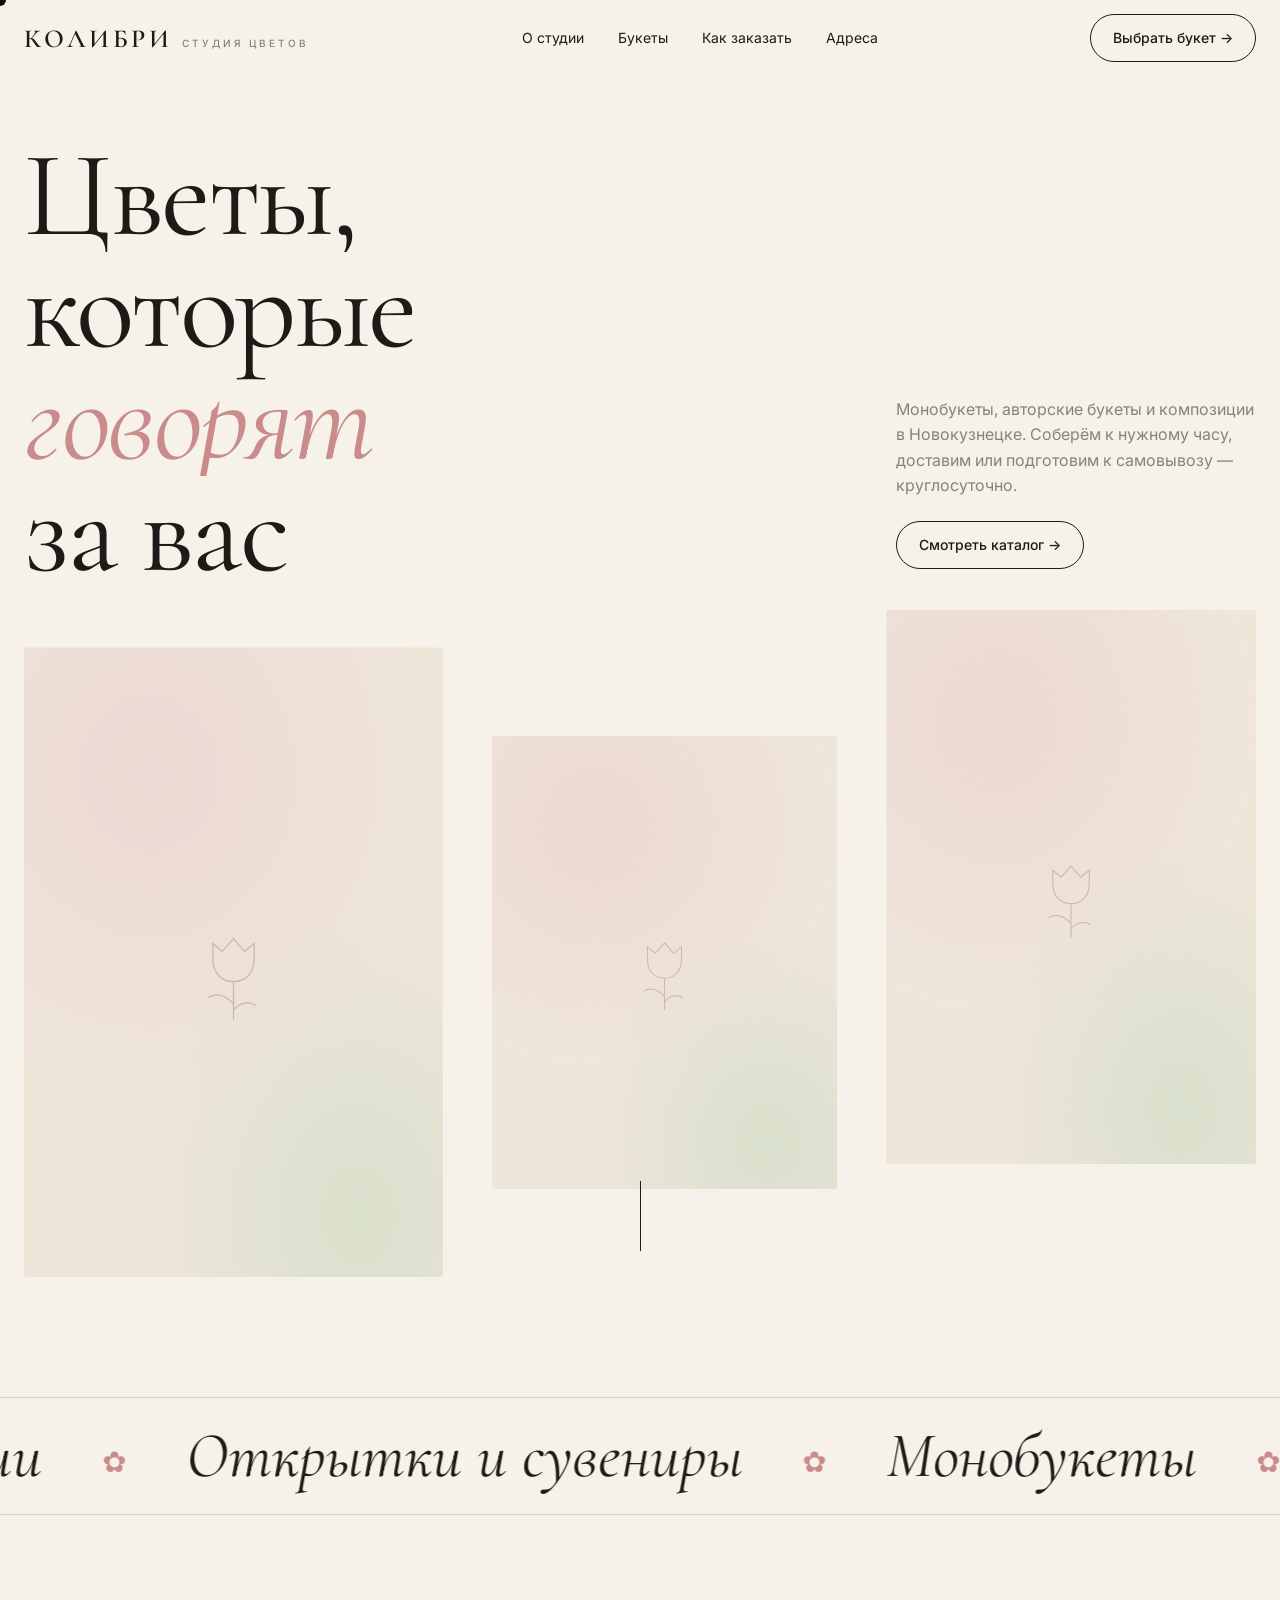
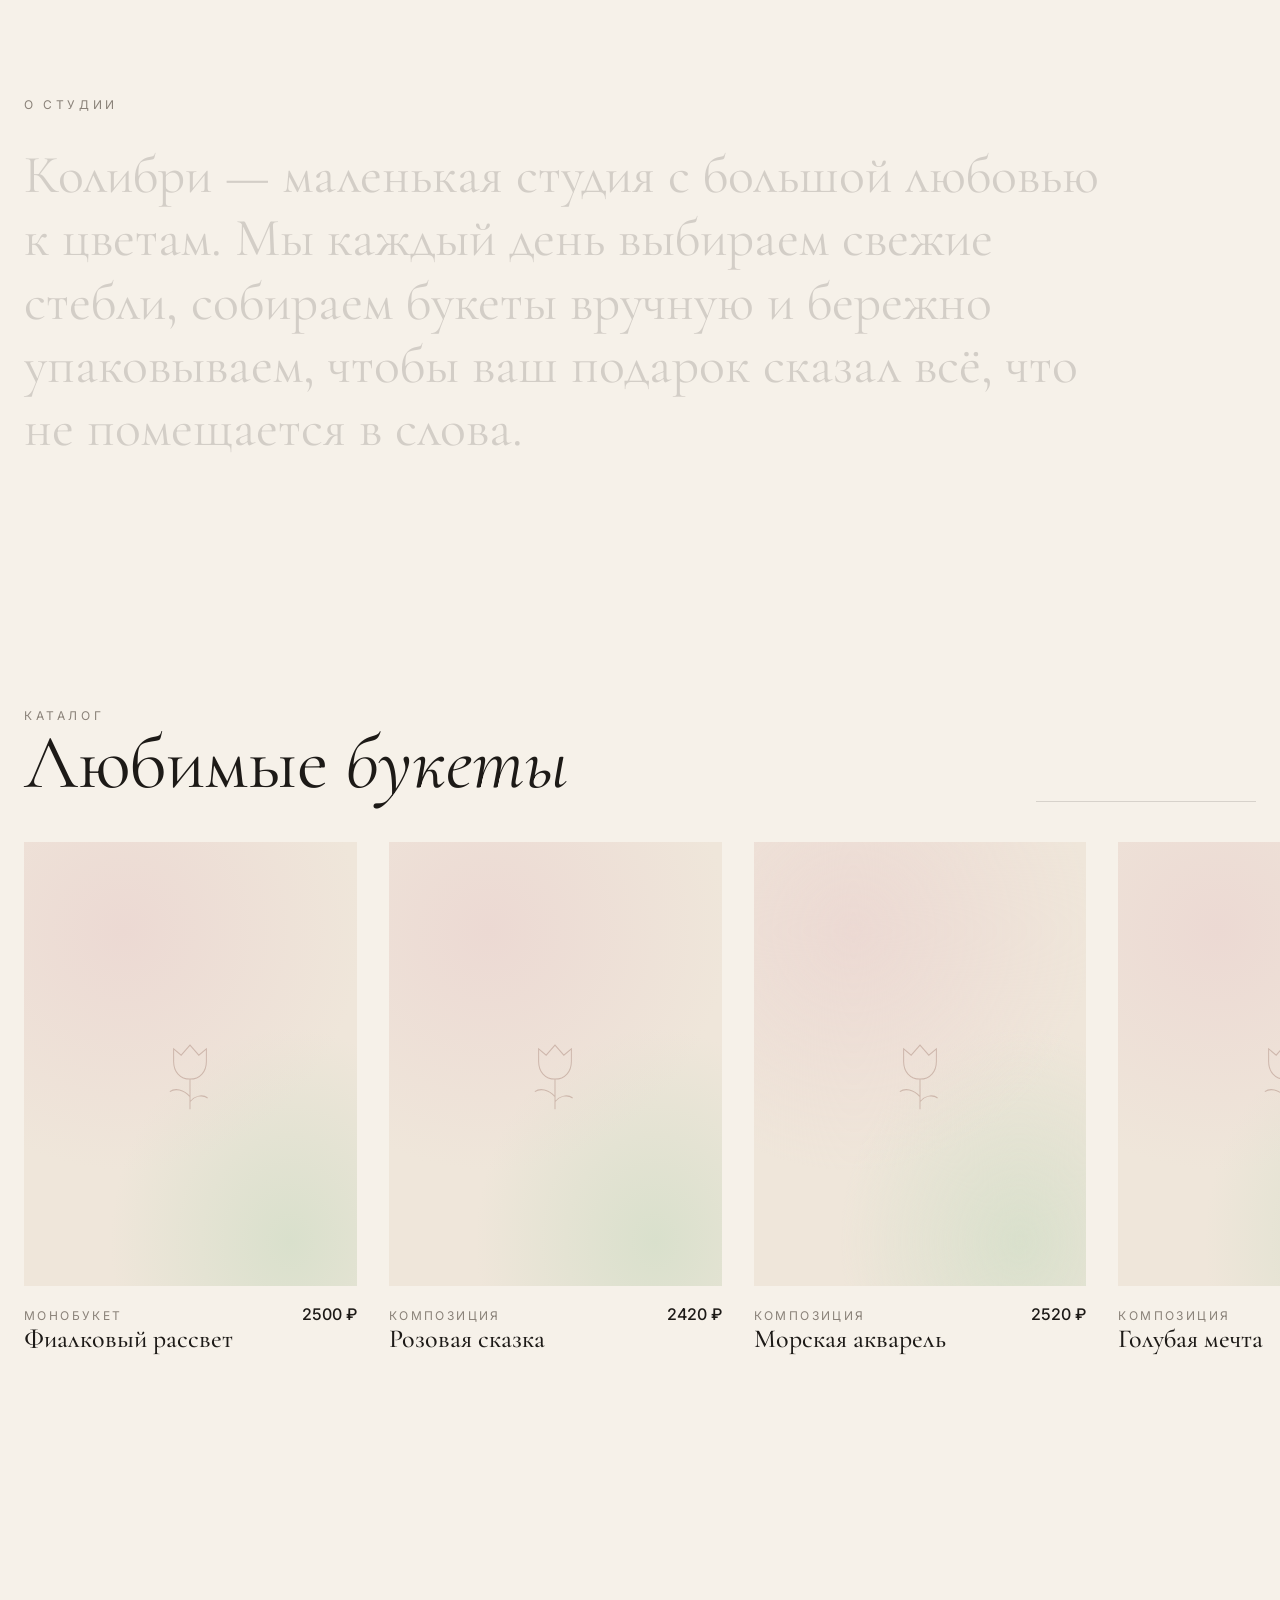
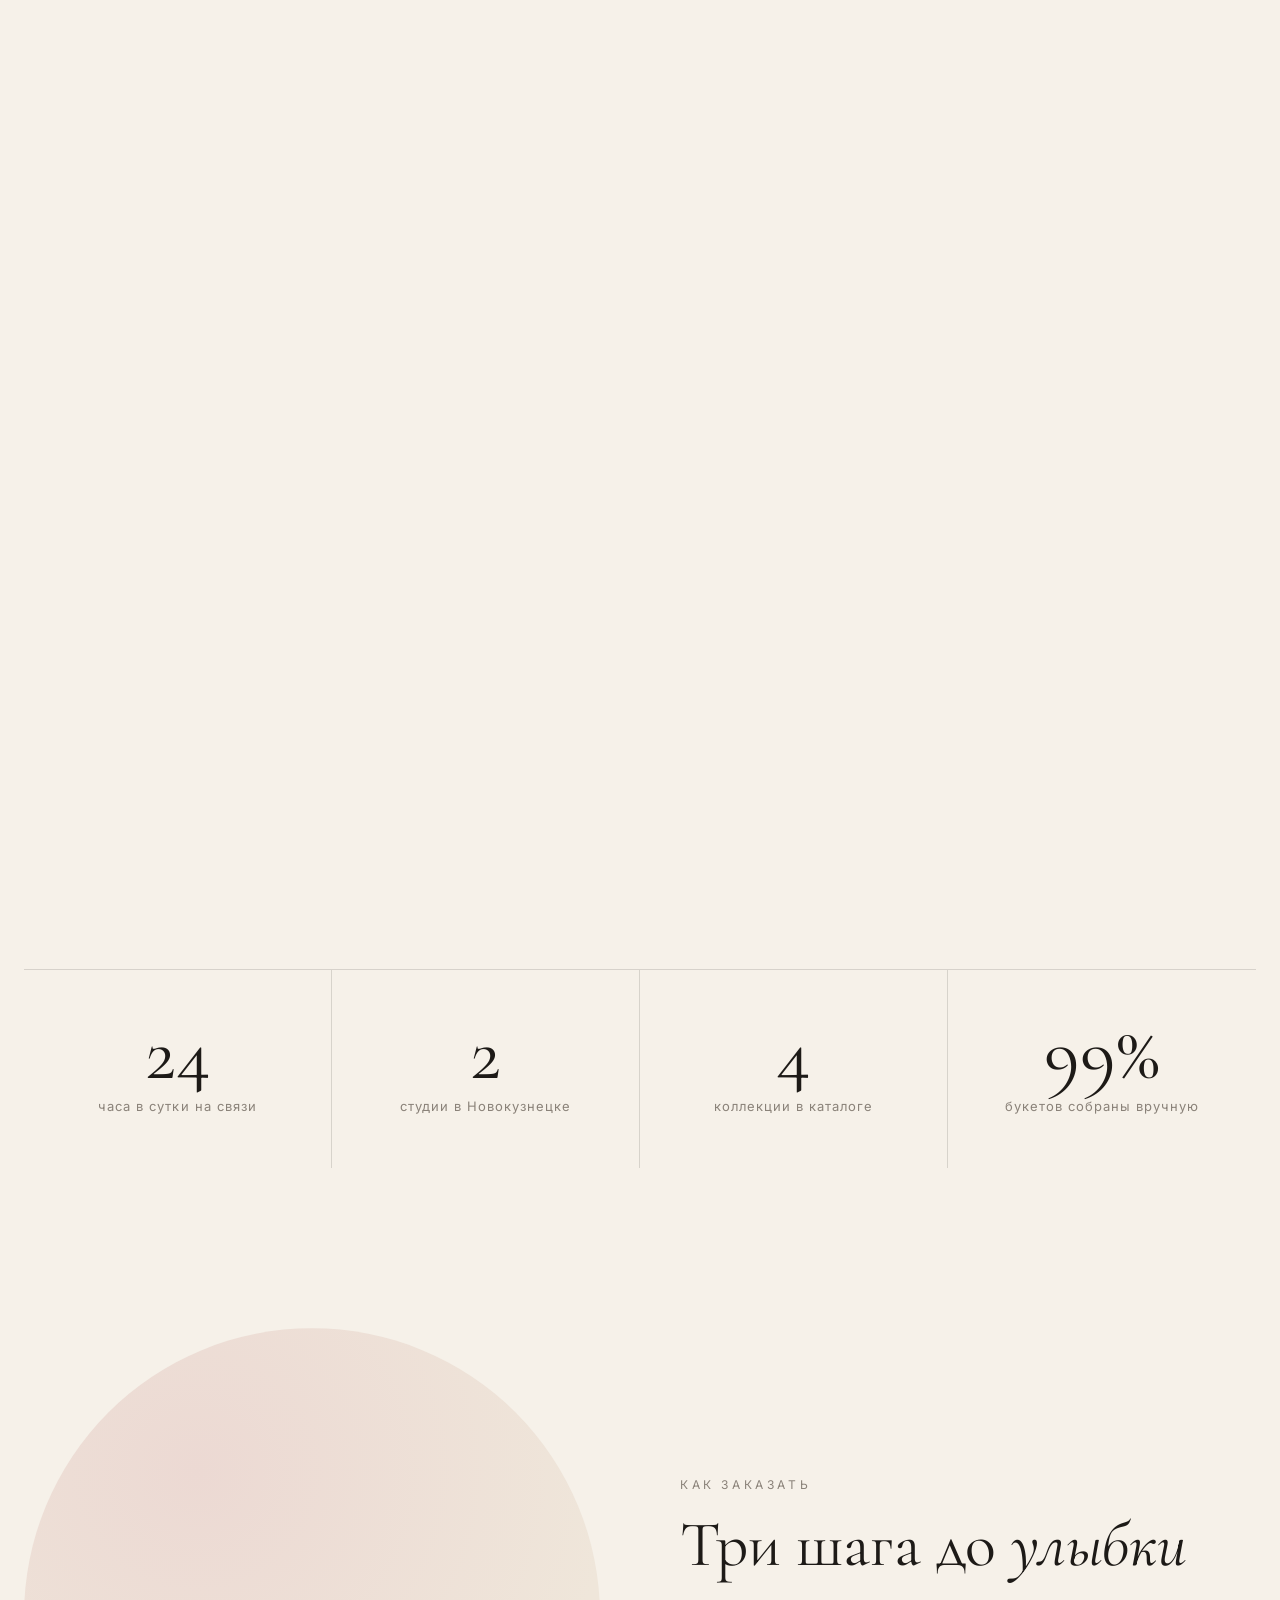
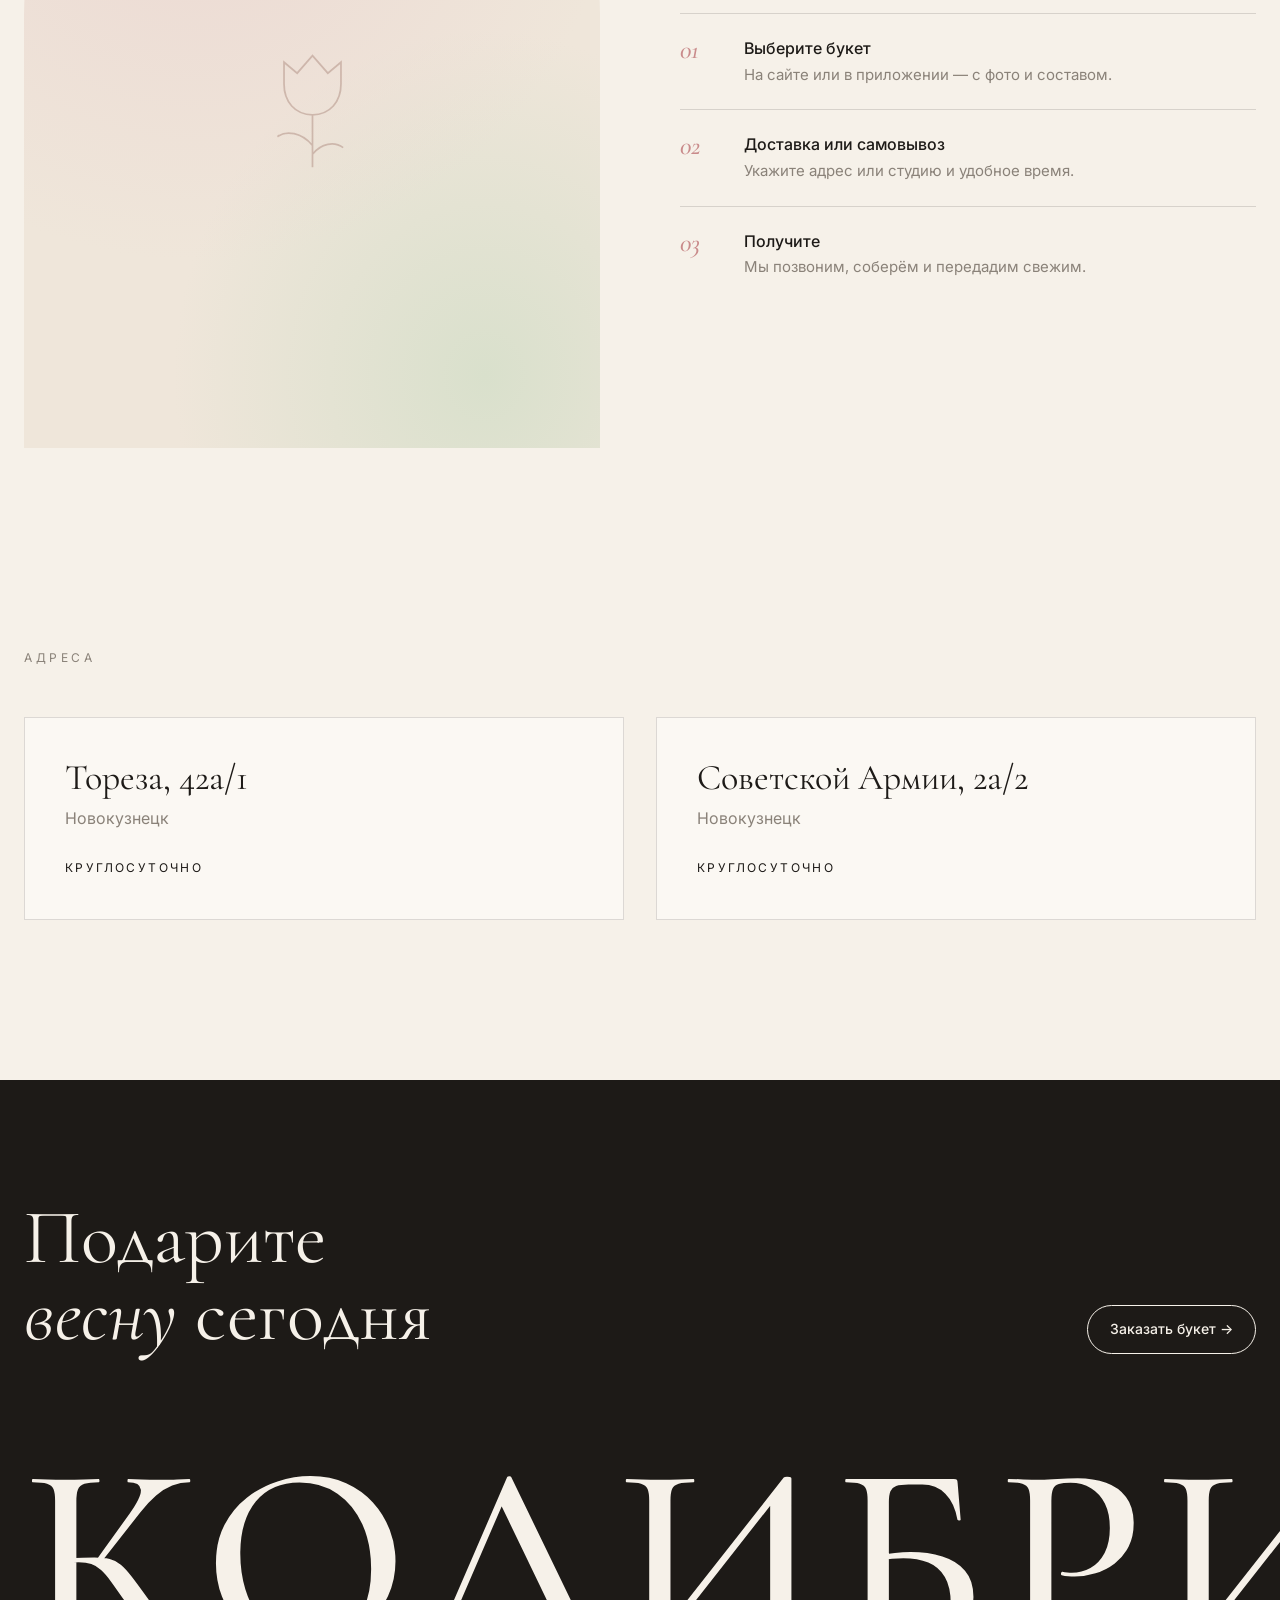
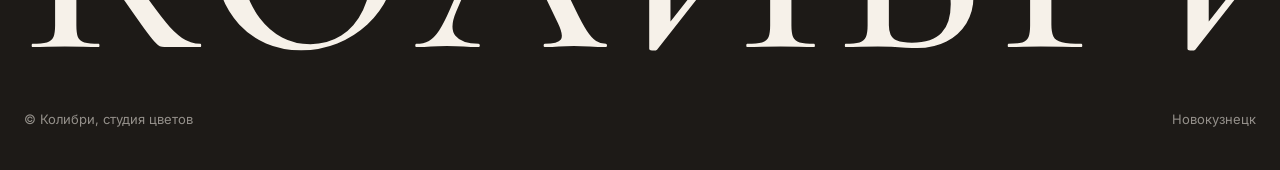
==== designs/1-botanika.html @ ff22e0c2 "Add three animated website design concepts Static, self-contained pages in designs/: Botanika (edito" ====
<!doctype html>
<html lang="ru">
<head>
<meta charset="utf-8">
<meta name="viewport" content="width=device-width, initial-scale=1">
<title>Колибри — Ботаника (концепт 1)</title>
<link rel="preconnect" href="https://fonts.googleapis.com">
<link rel="preconnect" href="https://fonts.gstatic.com" crossorigin>
<link rel="stylesheet" href="https://fonts.googleapis.com/css2?family=Cormorant+Garamond:ital,wght@0,400;0,500;0,600;1,400;1,500&family=Inter:wght@400;500;600&display=swap">
<style>
:root {
    --cream: #f6f1e9;
    --paper: #fbf8f3;
    --ink: #1d1a17;
    --muted: #8a8279;
    --sage: #7d8b6a;
    --rose: #c98b8b;
    --line: rgba(29, 26, 23, .14);
    --ease: cubic-bezier(.2, .7, .1, 1);
}
* { box-sizing: border-box; }
html { scroll-behavior: smooth; }
body { margin: 0; background: var(--cream); color: var(--ink); font: 400 16px/1.6 "Inter", system-ui, sans-serif; -webkit-font-smoothing: antialiased; overflow-x: hidden; }
a { color: inherit; text-decoration: none; }
img { display: block; max-width: 100%; }
.serif { font-family: "Cormorant Garamond", Georgia, serif; }
.wrap { width: min(1320px, 100% - 48px); margin: 0 auto; }

/* photo slot: shows your photo from img/, or a soft painted placeholder */
.ph { position: relative; overflow: hidden; background: radial-gradient(120% 90% at 30% 20%, #ecd9d3, transparent 60%), radial-gradient(90% 80% at 80% 90%, #d9e0cc, transparent 60%), #efe6da; }
.ph::before { content: ""; position: absolute; inset: 0; background: url("data:image/svg+xml,%3Csvg xmlns='http://www.w3.org/2000/svg' viewBox='0 0 100 100'%3E%3Cg fill='none' stroke='%23b99c8f' stroke-width='.8' opacity='.6'%3E%3Cpath d='M50 62c-8 0-13-6-13-14V38l6 5 7-8 7 8 6-5v10c0 8-5 14-13 14zM50 62v24M50 76c-5-6-12-7-16-4M50 80c4-5 10-6 14-3'/%3E%3C/g%3E%3C/svg%3E") center / 38% no-repeat; }
.ph img { position: absolute; inset: -8% 0; width: 100%; height: 116%; object-fit: cover; will-change: transform; }
.ph img.missing { display: none; }

/* ---------- loader ---------- */
.loader { position: fixed; inset: 0; z-index: 100; display: grid; place-items: center; background: var(--ink); color: var(--cream); transition: transform 1.1s var(--ease) .2s; }
.loader.done { transform: translateY(-100%); }
.loader svg { width: 120px; }
.loader path, .loader circle { stroke-dasharray: 400; stroke-dashoffset: 400; animation: draw 1.6s var(--ease) forwards; }
.loader p { margin: 18px 0 0; font: italic 500 22px "Cormorant Garamond", serif; letter-spacing: .1em; opacity: 0; animation: fade .8s .8s forwards; text-align: center; }

/* ---------- header ---------- */
.hdr { position: fixed; inset: 0 0 auto; z-index: 50; transition: background .4s, transform .5s var(--ease); }
.hdr.solid { background: rgba(246, 241, 233, .82); backdrop-filter: blur(14px); }
.hdr.hide { transform: translateY(-100%); }
.hdr .wrap { display: flex; align-items: center; justify-content: space-between; height: 76px; }
.brand { display: flex; align-items: baseline; gap: 10px; font: 600 26px "Cormorant Garamond", serif; letter-spacing: .14em; }
.brand small { font: 500 10px "Inter"; letter-spacing: .3em; color: var(--muted); text-transform: uppercase; }
.nav { display: flex; gap: 34px; font-size: 14px; }
.nav a { position: relative; }
.nav a::after { content: ""; position: absolute; left: 0; right: 0; bottom: -4px; height: 1px; background: currentColor; transform: scaleX(0); transform-origin: right; transition: transform .5s var(--ease); }
.nav a:hover::after { transform: scaleX(1); transform-origin: left; }
.pill { display: inline-flex; align-items: center; gap: 10px; padding: 12px 22px; border: 1px solid var(--ink); border-radius: 99px; font-size: 14px; font-weight: 500; transition: background .35s, color .35s; }
.pill:hover { background: var(--ink); color: var(--cream); }

/* ---------- hero ---------- */
.hero { position: relative; min-height: 100vh; padding-top: 140px; }
.hero h1 { margin: 0; font: 400 clamp(54px, 9.5vw, 156px)/.92 "Cormorant Garamond", serif; letter-spacing: -.02em; }
.hero h1 em { font-style: italic; color: var(--rose); }
.line { display: block; overflow: hidden; }
.line > span { display: inline-block; transform: translateY(110%); transition: transform 1.2s var(--ease); }
.ready .line > span { transform: none; }
.line:nth-child(2) > span { transition-delay: .12s; }
.line:nth-child(3) > span { transition-delay: .24s; }
.hero__row { display: grid; grid-template-columns: 1.1fr .9fr; gap: 40px; align-items: end; }
.hero__aside { padding-bottom: 18px; max-width: 360px; justify-self: end; opacity: 0; transform: translateY(20px); transition: 1s var(--ease) .6s; }
.ready .hero__aside { opacity: 1; transform: none; }
.hero__aside p { margin: 0 0 22px; color: var(--muted); }
.hero__pics { position: relative; height: 70vh; margin-top: 60px; }
.hero__pics .ph { position: absolute; border-radius: 2px; }
.hero__pics .a { left: 0; top: 0; width: 34%; height: 100%; clip-path: inset(100% 0 0 0); transition: clip-path 1.6s var(--ease) .3s; }
.hero__pics .b { left: 38%; top: 14%; width: 28%; height: 72%; clip-path: inset(100% 0 0 0); transition: clip-path 1.6s var(--ease) .45s; }
.hero__pics .c { right: 0; top: -6%; width: 30%; height: 88%; clip-path: inset(100% 0 0 0); transition: clip-path 1.6s var(--ease) .6s; }
.ready .hero__pics .ph { clip-path: inset(0 0 0 0); }
.scroll-hint { position: absolute; left: 50%; bottom: 26px; width: 1px; height: 70px; background: var(--line); overflow: hidden; }
.scroll-hint::after { content: ""; position: absolute; inset: 0; background: var(--ink); animation: hint 2s var(--ease) infinite; }

/* ---------- marquee ---------- */
.marquee { margin: 120px 0 0; padding: 26px 0; border-block: 1px solid var(--line); overflow: hidden; white-space: nowrap; }
.marquee__track { display: inline-flex; gap: 60px; font: italic 400 clamp(36px, 5vw, 72px)/1 "Cormorant Garamond", serif; will-change: transform; }
.marquee__track span::after { content: "✿"; margin-left: 60px; font-style: normal; font-size: .45em; vertical-align: middle; color: var(--rose); }

/* ---------- about: words light up while scrolling ---------- */
.about { padding: 180px 0 120px; }
.eyebrow { font-size: 12px; letter-spacing: .3em; text-transform: uppercase; color: var(--muted); }
.reveal-text { margin: 28px 0 0; max-width: 1100px; font: 400 clamp(30px, 4.2vw, 62px)/1.18 "Cormorant Garamond", serif; }
.reveal-text .w { color: rgba(29, 26, 23, .16); transition: color .3s; }
.reveal-text .w.on { color: var(--ink); }

/* ---------- horizontal gallery ---------- */
.hscroll { position: relative; }
.hscroll__sticky { position: sticky; top: 0; height: 100vh; overflow: hidden; display: flex; flex-direction: column; justify-content: center; }
.hscroll__head { display: flex; justify-content: space-between; align-items: end; margin-bottom: 40px; }
.hscroll__head h2 { margin: 0; font: 400 clamp(40px, 6vw, 88px)/1 "Cormorant Garamond", serif; }
.progress { width: 220px; height: 1px; background: var(--line); }
.progress i { display: block; height: 100%; background: var(--ink); transform-origin: left; transform: scaleX(0); }
.track { display: flex; gap: 32px; padding-left: max(24px, calc((100vw - 1320px) / 2)); will-change: transform; }
.card { flex: 0 0 clamp(260px, 26vw, 380px); }
.card .ph { aspect-ratio: 3 / 4; }
.card .ph img { transition: transform 1.2s var(--ease); }
.card:hover .ph img { transform: scale(1.06); }
.card__meta { display: flex; justify-content: space-between; align-items: baseline; margin-top: 16px; }
.card__name { font: 500 26px/1.1 "Cormorant Garamond", serif; }
.card__cat { font-size: 12px; letter-spacing: .2em; text-transform: uppercase; color: var(--muted); }
.card__price { font-weight: 500; }

/* ---------- numbers ---------- */
.stats { display: grid; grid-template-columns: repeat(4, 1fr); border-top: 1px solid var(--line); margin-top: 140px; }
.stat { padding: 46px 0 50px; border-right: 1px solid var(--line); text-align: center; }
.stat:last-child { border-right: 0; }
.stat b { display: block; font: 400 clamp(48px, 6vw, 92px)/1 "Cormorant Garamond", serif; }
.stat span { font-size: 13px; color: var(--muted); letter-spacing: .08em; }

/* ---------- split: big image that unmasks ---------- */
.split { display: grid; grid-template-columns: 1fr 1fr; gap: 80px; align-items: center; padding: 160px 0; }
.split .ph { aspect-ratio: 4 / 5; clip-path: inset(18% 18% 18% 18% round 300px 300px 0 0); transition: clip-path 1.6s var(--ease); }
.split .ph.in { clip-path: inset(0 0 0 0 round 300px 300px 0 0); }
.split h2 { margin: 18px 0 26px; font: 400 clamp(40px, 5vw, 76px)/1.02 "Cormorant Garamond", serif; }
.steps { list-style: none; margin: 36px 0 0; padding: 0; counter-reset: s; }
.steps li { position: relative; padding: 22px 0 22px 64px; border-top: 1px solid var(--line); counter-increment: s; }
.steps li::before { content: "0" counter(s); position: absolute; left: 0; top: 20px; font: italic 500 26px "Cormorant Garamond", serif; color: var(--rose); }
.steps b { display: block; font-weight: 500; }
.steps span { color: var(--muted); font-size: 15px; }

/* ---------- studios ---------- */
.studios { padding: 40px 0 160px; }
.studios__grid { display: grid; grid-template-columns: repeat(2, 1fr); gap: 32px; margin-top: 50px; }
.studio { position: relative; padding: 40px; border: 1px solid var(--line); background: var(--paper); overflow: hidden; }
.studio::before { content: ""; position: absolute; inset: 0; background: var(--ink); transform: translateY(101%); transition: transform .8s var(--ease); }
.studio:hover::before { transform: none; }
.studio > * { position: relative; transition: color .6s; }
.studio:hover > * { color: var(--cream); }
.studio h3 { margin: 0 0 8px; font: 400 36px/1.1 "Cormorant Garamond", serif; }
.studio p { margin: 0; color: var(--muted); }
.studio .tag { display: inline-block; margin-top: 26px; font-size: 12px; letter-spacing: .2em; text-transform: uppercase; }

/* ---------- footer ---------- */
.ftr { background: var(--ink); color: var(--cream); padding: 120px 0 40px; overflow: hidden; }
.ftr__cta { display: flex; justify-content: space-between; align-items: end; gap: 40px; flex-wrap: wrap; }
.ftr__cta h2 { margin: 0; font: 400 clamp(44px, 6vw, 96px)/1 "Cormorant Garamond", serif; }
.ftr .pill { border-color: var(--cream); }
.ftr .pill:hover { background: var(--cream); color: var(--ink); }
.giant { margin-top: 100px; font: 500 clamp(80px, 21vw, 340px)/.8 "Cormorant Garamond", serif; letter-spacing: .04em; text-align: center; white-space: nowrap; }
.giant span { display: inline-block; transform: translateY(100%); transition: transform 1.2s var(--ease); }
.giant.in span { transform: none; }
.ftr__bottom { display: flex; justify-content: space-between; margin-top: 40px; font-size: 13px; opacity: .55; }

/* generic reveal */
[data-reveal] { opacity: 0; transform: translateY(40px); transition: opacity 1.1s var(--ease), transform 1.1s var(--ease); }
[data-reveal].in { opacity: 1; transform: none; }

/* custom cursor */
.cursor { position: fixed; top: 0; left: 0; z-index: 90; width: 12px; height: 12px; margin: -6px 0 0 -6px; border-radius: 50%; background: var(--ink); pointer-events: none; mix-blend-mode: difference; filter: invert(1); transition: width .3s, height .3s, margin .3s; }
.cursor.big { width: 64px; height: 64px; margin: -32px 0 0 -32px; }

@keyframes draw { to { stroke-dashoffset: 0; } }
@keyframes fade { to { opacity: 1; } }
@keyframes hint { 0% { transform: translateY(-100%); } 100% { transform: translateY(100%); } }

@media (max-width: 860px) {
    .nav, .hdr .pill { display: none; }
    .hero__row, .split { grid-template-columns: 1fr; }
    .hero__aside { justify-self: start; }
    .hero__pics { height: 56vh; }
    .stats { grid-template-columns: repeat(2, 1fr); }
    .stat:nth-child(2) { border-right: 0; }
    .studios__grid { grid-template-columns: 1fr; }
    .split { gap: 40px; padding: 100px 0; }
    .cursor { display: none; }
}
@media (prefers-reduced-motion: reduce) { * { transition: none !important; animation: none !important; } .line > span, .hero__aside, [data-reveal], .giant span { transform: none !important; opacity: 1 !important; } .hero__pics .ph, .split .ph { clip-path: none !important; } }
</style>
</head>
<body>

<div class="loader" id="loader">
    <div>
        <svg viewBox="0 0 520 440" fill="none" stroke="currentColor" stroke-width="12" stroke-linecap="round" stroke-linejoin="round">
            <path d="M14 18 124 98"/><path d="M122 96c24-24 66-16 72 22 6 48-26 88-14 136 12 46 58 76 110 94"/>
            <path d="M208 206c70-54 160-76 270-66M222 226c72-40 160-50 280-34M232 246c70-26 150-28 250-4M240 266c56-10 116-4 180 22"/>
            <path d="M262 340l18 84M292 344l34 76M322 342l46 62"/>
        </svg>
        <p>студия цветов</p>
    </div>
</div>
<div class="cursor" id="cursor"></div>

<header class="hdr" id="hdr">
    <div class="wrap">
        <a class="brand" href="#">КОЛИБРИ <small>студия цветов</small></a>
        <nav class="nav"><a href="#about">О студии</a><a href="#bouquets">Букеты</a><a href="#order">Как заказать</a><a href="#studios">Адреса</a></nav>
        <a class="pill" href="#bouquets">Выбрать букет →</a>
    </div>
</header>

<section class="hero wrap">
    <div class="hero__row">
        <h1>
            <span class="line"><span>Цветы,</span></span>
            <span class="line"><span>которые <em>говорят</em></span></span>
            <span class="line"><span>за вас</span></span>
        </h1>
        <div class="hero__aside">
            <p>Монобукеты, авторские букеты и композиции в Новокузнецке. Соберём к нужному часу, доставим или подготовим к самовывозу — круглосуточно.</p>
            <a class="pill" href="#bouquets">Смотреть каталог →</a>
        </div>
    </div>
    <div class="hero__pics">
        <div class="ph a"><img data-speed="-.08" src="img/1.jpg" alt=""></div>
        <div class="ph b"><img data-speed=".06" src="img/2.jpg" alt=""></div>
        <div class="ph c"><img data-speed="-.14" src="img/3.jpg" alt=""></div>
    </div>
    <div class="scroll-hint"></div>
</section>

<div class="marquee"><div class="marquee__track" id="marquee">
    <span>Монобукеты</span><span>Авторские букеты</span><span>Композиции</span><span>Открытки и сувениры</span>
    <span>Монобукеты</span><span>Авторские букеты</span><span>Композиции</span><span>Открытки и сувениры</span>
</div></div>

<section class="about wrap" id="about">
    <div class="eyebrow" data-reveal>О студии</div>
    <p class="reveal-text" id="reveal-text">Колибри — маленькая студия с большой любовью к цветам. Мы каждый день выбираем свежие стебли, собираем букеты вручную и бережно упаковываем, чтобы ваш подарок сказал всё, что не помещается в слова.</p>
</section>

<section class="hscroll" id="bouquets">
    <div class="hscroll__sticky">
        <div class="wrap hscroll__head">
            <div><div class="eyebrow">Каталог</div><h2>Любимые <em>букеты</em></h2></div>
            <div class="progress"><i id="hprogress"></i></div>
        </div>
        <div class="track" id="track">
            <article class="card"><div class="ph"><img src="img/4.jpg" alt=""></div><div class="card__meta"><div><div class="card__cat">Монобукет</div><div class="card__name">Фиалковый рассвет</div></div><div class="card__price">2500 ₽</div></div></article>
            <article class="card"><div class="ph"><img src="img/5.jpg" alt=""></div><div class="card__meta"><div><div class="card__cat">Композиция</div><div class="card__name">Розовая сказка</div></div><div class="card__price">2420 ₽</div></div></article>
            <article class="card"><div class="ph"><img src="img/6.jpg" alt=""></div><div class="card__meta"><div><div class="card__cat">Композиция</div><div class="card__name">Морская акварель</div></div><div class="card__price">2520 ₽</div></div></article>
            <article class="card"><div class="ph"><img src="img/7.jpg" alt=""></div><div class="card__meta"><div><div class="card__cat">Композиция</div><div class="card__name">Голубая мечта</div></div><div class="card__price">2150 ₽</div></div></article>
            <article class="card"><div class="ph"><img src="img/8.jpg" alt=""></div><div class="card__meta"><div><div class="card__cat">Монобукет</div><div class="card__name">Розы в ленте</div></div><div class="card__price">3200 ₽</div></div></article>
            <article class="card"><div class="ph"><img src="img/2.jpg" alt=""></div><div class="card__meta"><div><div class="card__cat">Авторский</div><div class="card__name">Персиковое облако</div></div><div class="card__price">2850 ₽</div></div></article>
        </div>
    </div>
</section>

<div class="wrap">
    <div class="stats" id="stats">
        <div class="stat"><b data-count="24">0</b><span>часа в сутки на связи</span></div>
        <div class="stat"><b data-count="2">0</b><span>студии в Новокузнецке</span></div>
        <div class="stat"><b data-count="4">0</b><span>коллекции в каталоге</span></div>
        <div class="stat"><b data-count="100" data-suffix="%">0</b><span>букетов собраны вручную</span></div>
    </div>

    <section class="split" id="order">
        <div class="ph" id="arch"><img data-speed=".05" src="img/9.jpg" alt=""></div>
        <div>
            <div class="eyebrow" data-reveal>Как заказать</div>
            <h2 data-reveal>Три шага до <em>улыбки</em></h2>
            <ol class="steps">
                <li data-reveal><b>Выберите букет</b><span>На сайте или в приложении — с фото и составом.</span></li>
                <li data-reveal><b>Доставка или самовывоз</b><span>Укажите адрес или студию и удобное время.</span></li>
                <li data-reveal><b>Получите</b><span>Мы позвоним, соберём и передадим свежим.</span></li>
            </ol>
        </div>
    </section>
</div>

<section class="studios wrap" id="studios">
    <div class="eyebrow" data-reveal>Адреса</div>
    <div class="studios__grid">
        <div class="studio" data-reveal><h3>Тореза, 42а/1</h3><p>Новокузнецк</p><span class="tag">Круглосуточно</span></div>
        <div class="studio" data-reveal><h3>Советской Армии, 2а/2</h3><p>Новокузнецк</p><span class="tag">Круглосуточно</span></div>
    </div>
</section>

<footer class="ftr">
    <div class="wrap">
        <div class="ftr__cta"><h2>Подарите<br><em>весну</em> сегодня</h2><a class="pill" href="#bouquets">Заказать букет →</a></div>
        <div class="giant" id="giant"><span>КОЛИБРИ</span></div>
        <div class="ftr__bottom"><span>© Колибри, студия цветов</span><span>Новокузнецк</span></div>
    </div>
</footer>

<script>
(function () {
    var $ = function (s) { return document.querySelector(s); };
    var $$ = function (s) { return Array.prototype.slice.call(document.querySelectorAll(s)); };
    var reduce = matchMedia('(prefers-reduced-motion: reduce)').matches;

    // photos that are not there yet keep the placeholder
    $$('.ph img').forEach(function (img) {
        img.addEventListener('error', function () { img.classList.add('missing'); });
        if (img.complete && !img.naturalWidth) { img.classList.add('missing'); }
    });

    // loader -> hero lines rise
    window.addEventListener('load', function () {
        setTimeout(function () { $('#loader').classList.add('done'); document.body.classList.add('ready'); }, reduce ? 0 : 1500);
    });

    // split the about text into words for the scroll highlight
    var rt = $('#reveal-text');
    rt.innerHTML = rt.textContent.split(' ').map(function (w) { return '<span class="w">' + w + '</span>'; }).join(' ');
    var words = $$('#reveal-text .w');

    // reveal on enter
    var io = new IntersectionObserver(function (es) {
        es.forEach(function (e) {
            if (!e.isIntersecting) { return; }
            e.target.classList.add('in');
            if (e.target.id === 'stats') { count(); }
            io.unobserve(e.target);
        });
    }, { threshold: .2 });
    $$('[data-reveal], #arch, #giant, #stats').forEach(function (el) { io.observe(el); });

    function count() {
        $$('[data-count]').forEach(function (el) {
            var to = +el.dataset.count, start = performance.now(), suffix = el.dataset.suffix || '';
            (function tick(t) {
                var p = Math.min(1, (t - start) / 1600);
                el.textContent = Math.round(to * (1 - Math.pow(1 - p, 3))) + suffix;
                if (p < 1) { requestAnimationFrame(tick); }
            })(start);
        });
    }

    // everything tied to scroll position
    var hdr = $('#hdr'), track = $('#track'), hs = $('.hscroll'), bar = $('#hprogress'), mq = $('#marquee');
    var lastY = 0, mqX = 0, velocity = 0;
    function frame() {
        var y = scrollY, vh = innerHeight;
        hdr.classList.toggle('solid', y > 40);
        hdr.classList.toggle('hide', y > lastY && y > 400);
        velocity += (Math.abs(y - lastY) - velocity) * .1;
        lastY = y;

        // parallax photos
        $$('[data-speed]').forEach(function (img) {
            var r = img.parentNode.getBoundingClientRect();
            img.style.transform = 'translateY(' + ((r.top + r.height / 2 - vh / 2) * +img.dataset.speed) + 'px)';
        });

        // words light up as the paragraph passes the middle of the screen
        var rr = rt.getBoundingClientRect();
        var p = Math.min(1, Math.max(0, (vh * .75 - rr.top) / (rr.height + vh * .25)));
        var lit = Math.round(p * words.length);
        words.forEach(function (w, i) { w.classList.toggle('on', i < lit); });

        // vertical scroll -> horizontal gallery
        var hr = hs.getBoundingClientRect();
        var dist = track.scrollWidth - innerWidth + 48;
        hs.style.height = (dist + vh) + 'px';
        var hp = Math.min(1, Math.max(0, -hr.top / dist));
        track.style.transform = 'translateX(' + (-hp * dist) + 'px)';
        bar.style.transform = 'scaleX(' + hp + ')';

        // marquee speeds up with scrolling
        mqX -= .6 + velocity * .35;
        var half = mq.scrollWidth / 2;
        if (-mqX > half) { mqX += half; }
        mq.style.transform = 'translateX(' + mqX + 'px)';

        requestAnimationFrame(frame);
    }
    if (!reduce) { requestAnimationFrame(frame); }

    // cursor
    var cur = $('#cursor'), cx = 0, cy = 0, tx = 0, ty = 0;
    addEventListener('mousemove', function (e) { tx = e.clientX; ty = e.clientY; });
    (function move() { cx += (tx - cx) * .2; cy += (ty - cy) * .2; cur.style.transform = 'translate(' + cx + 'px,' + cy + 'px)'; requestAnimationFrame(move); })();
    $$('a, .card, .studio').forEach(function (el) {
        el.addEventListener('mouseenter', function () { cur.classList.add('big'); });
        el.addEventListener('mouseleave', function () { cur.classList.remove('big'); });
    });
})();
</script>
</body>
</html>
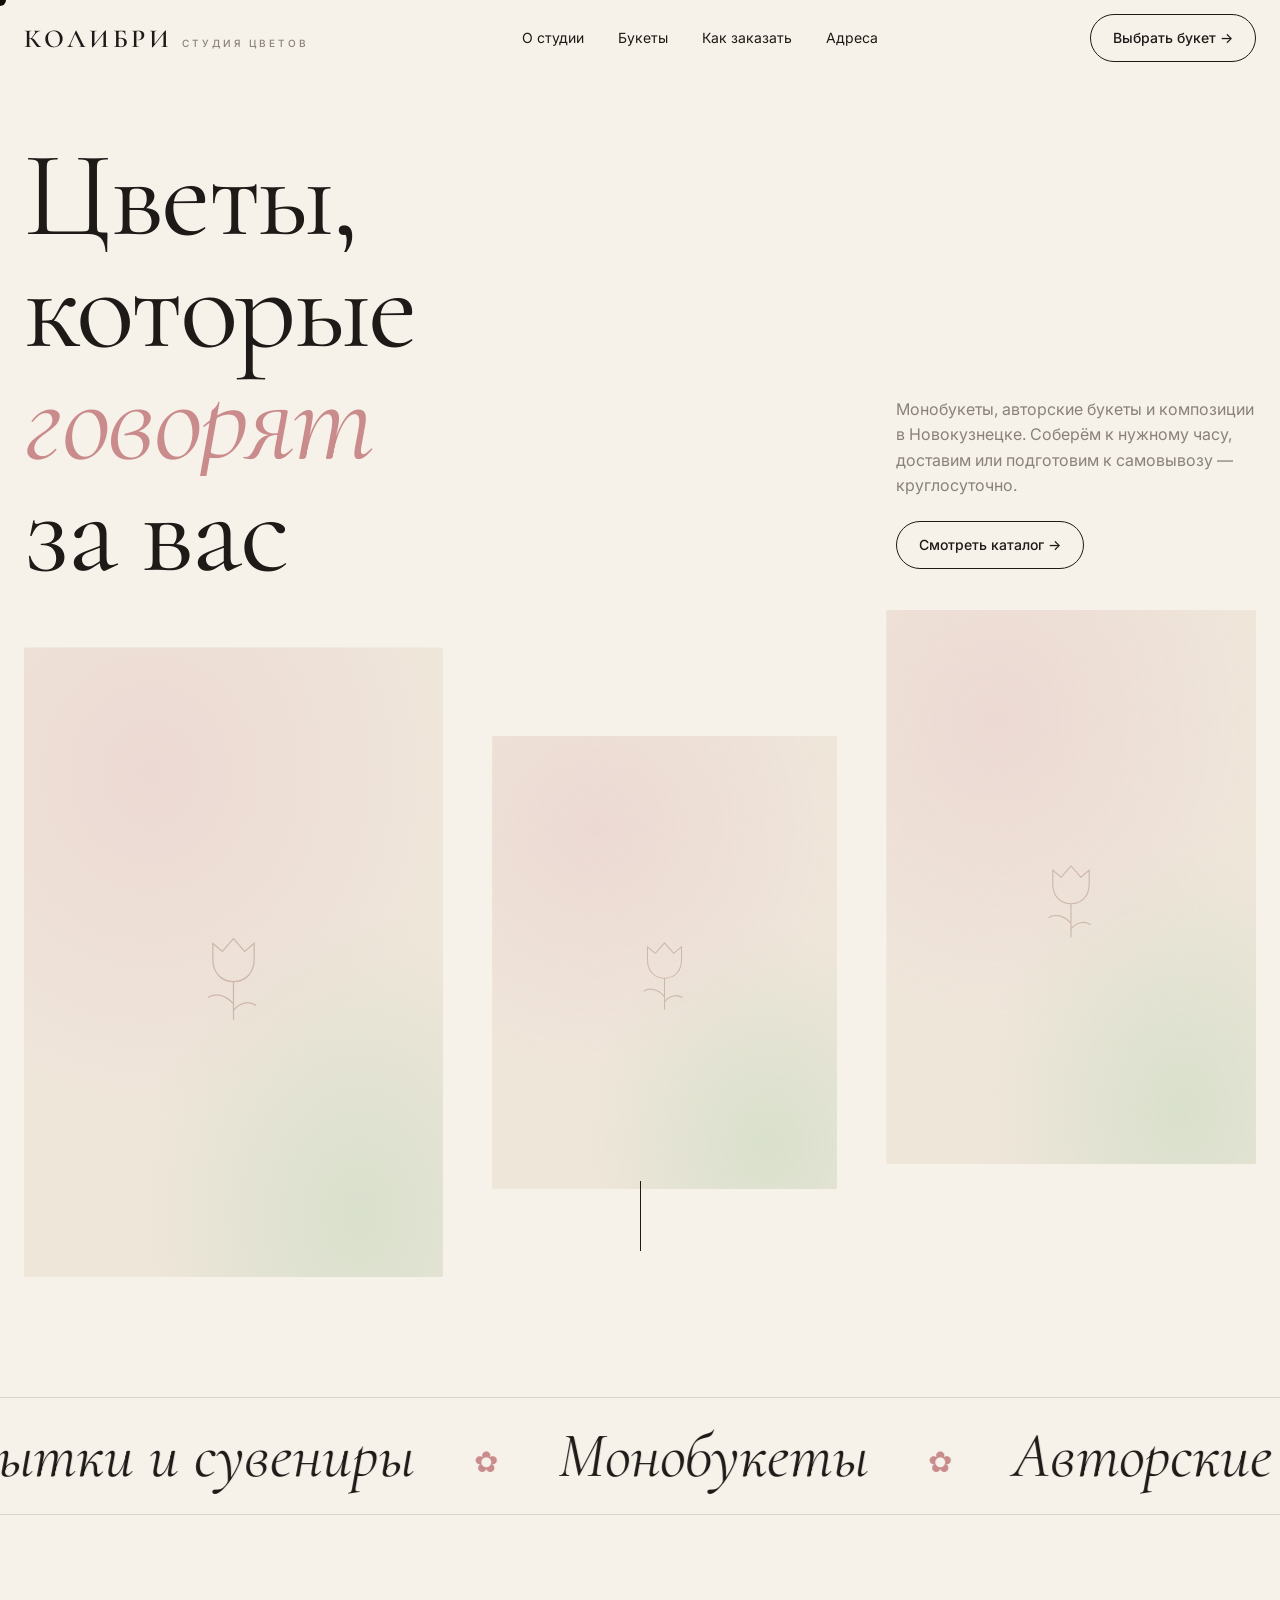
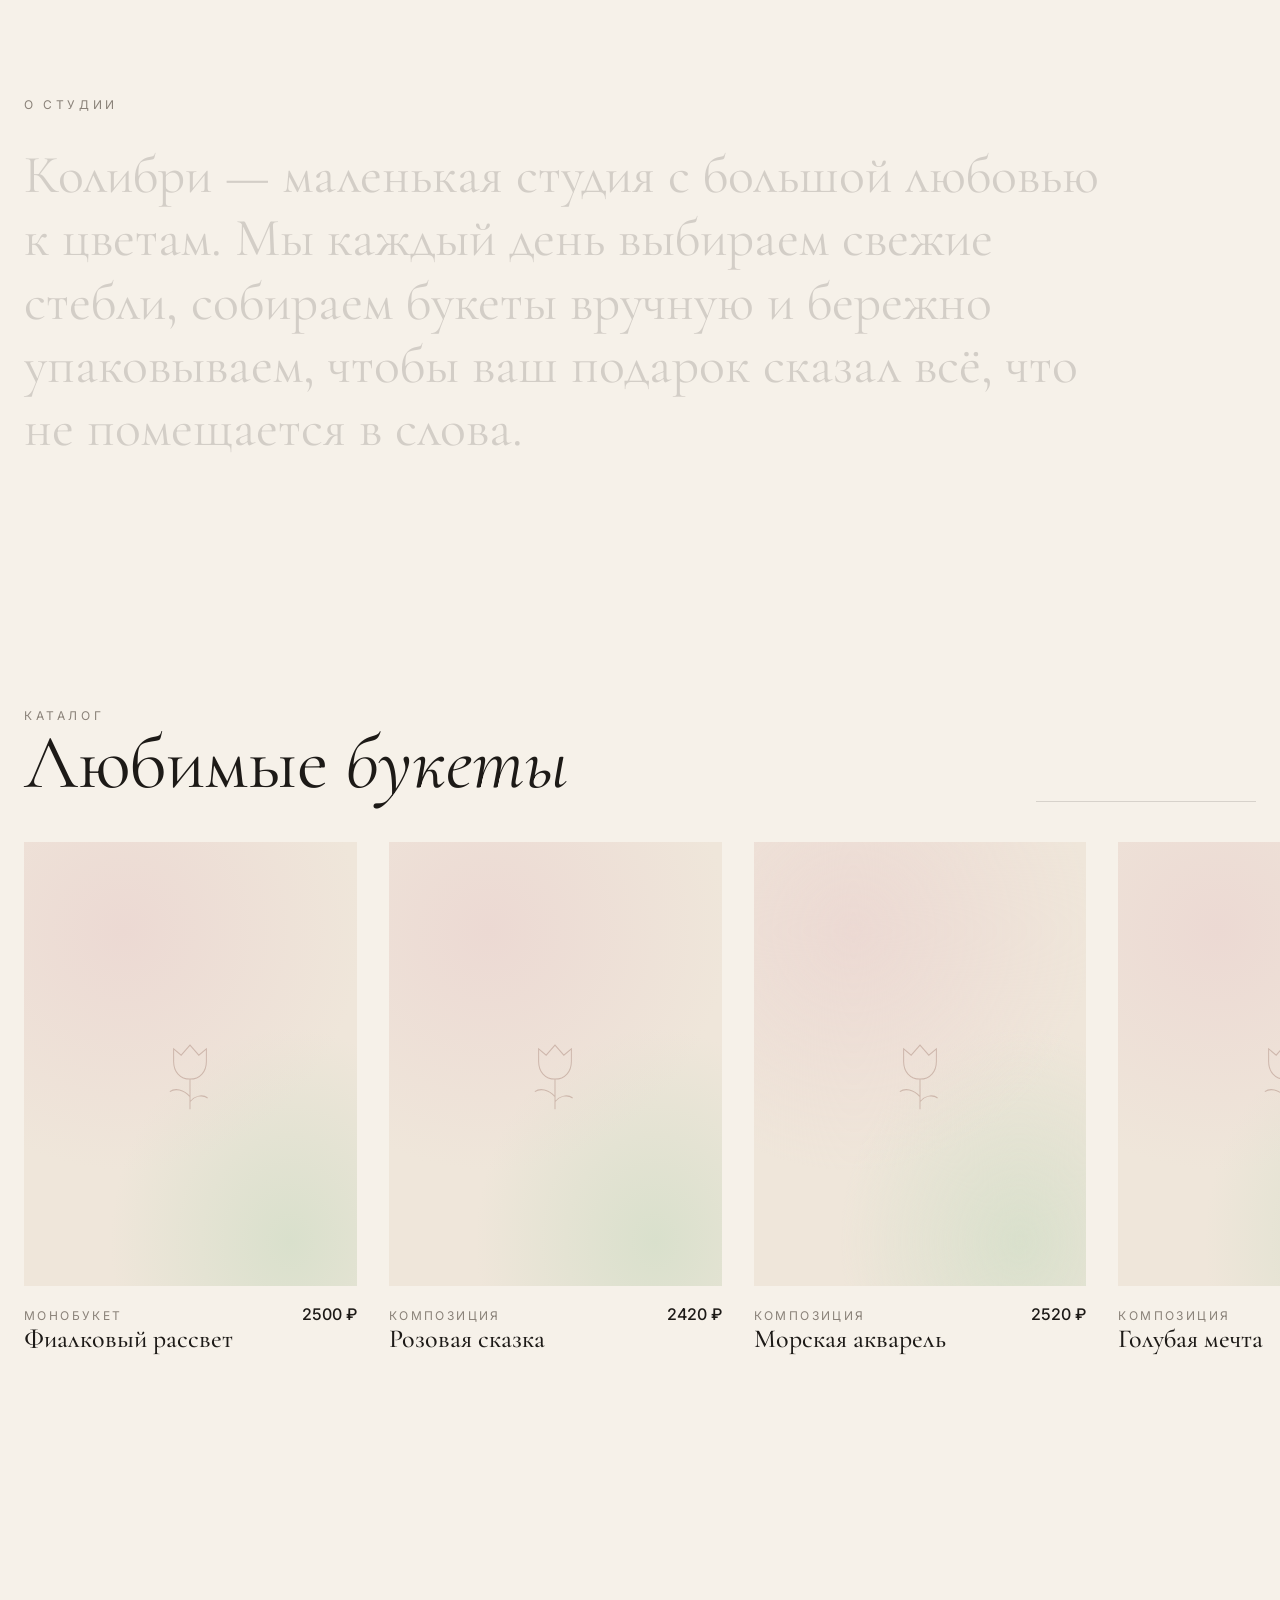
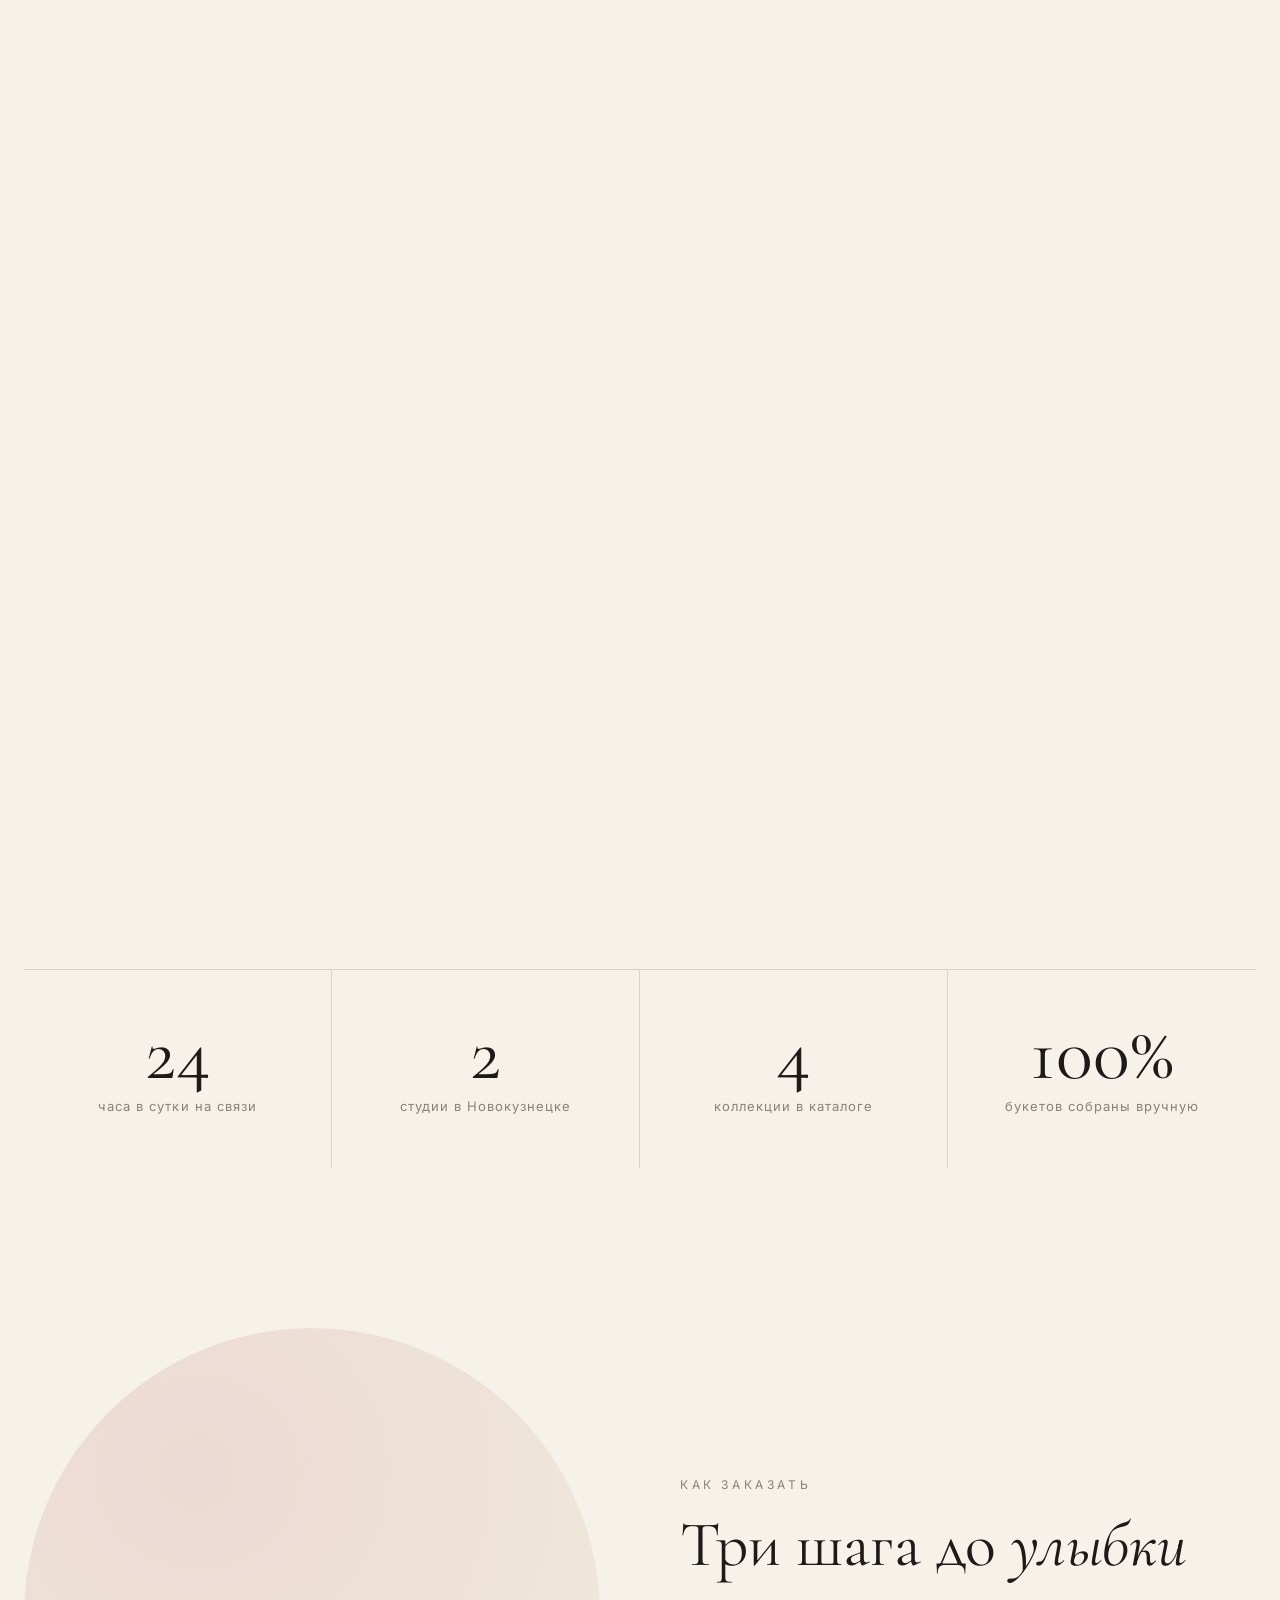
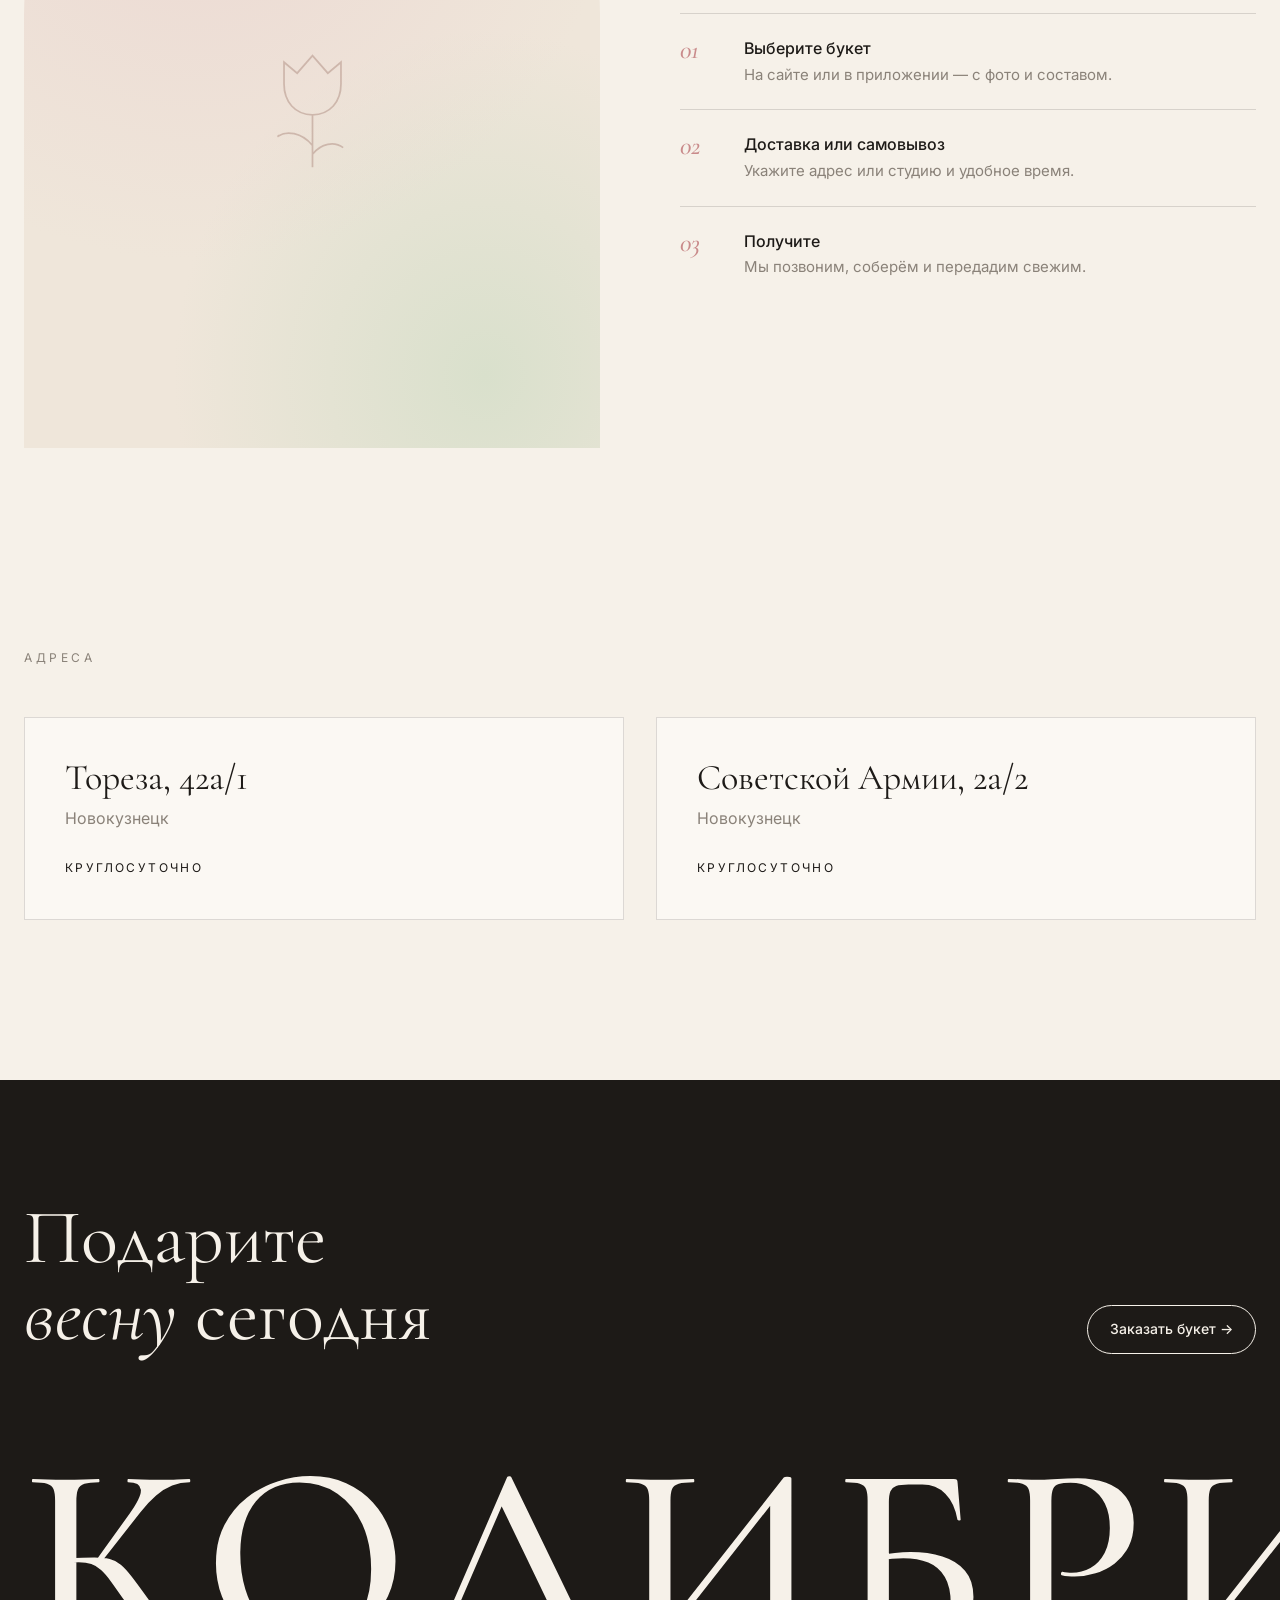
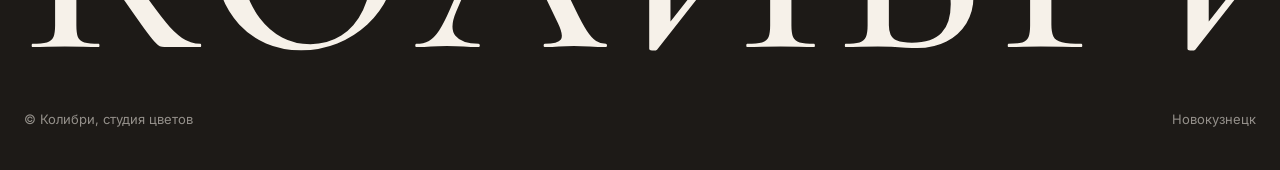
==== commit 8a29d2c5: "Polish design concepts for phones Animated full-screen mobile menu, sticky order button, logo slot (" ====
--- a/designs/1-botanika.html
+++ b/designs/1-botanika.html
@@ -169,6 +169,56 @@
     .cursor { display: none; }
 }
 @media (prefers-reduced-motion: reduce) { * { transition: none !important; animation: none !important; } .line > span, .hero__aside, [data-reveal], .giant span { transform: none !important; opacity: 1 !important; } .hero__pics .ph, .split .ph { clip-path: none !important; } }
+:root{--m-bg:#1d1a17;--m-ink:#f6f1e9;--m-btn:transparent;--m-cta:#1d1a17;--m-cta-ink:#f6f1e9;--m-font:italic 400 46px/1.15 "Cormorant Garamond",serif;}
+/* ---------- mobile: menu, sticky order button, logo slot ---------- */
+.brand-logo { display: none; height: 38px; width: auto; }
+.has-logo .brand-logo { display: block; }
+.has-logo .brand-text { display: none !important; }
+.burger { display: none; position: relative; z-index: 61; width: 46px; height: 46px; border: 0; border-radius: 50%; background: var(--m-btn); cursor: pointer; }
+.burger i { position: absolute; left: 14px; right: 14px; height: 2px; border-radius: 2px; background: var(--m-ink); transition: transform .45s cubic-bezier(.2,.8,.2,1), top .45s cubic-bezier(.2,.8,.2,1); }
+.burger i:first-child { top: 18px; } .burger i:last-child { top: 26px; }
+.m-open .burger i:first-child { top: 22px; transform: rotate(45deg); }
+.m-open .burger i:last-child { top: 22px; transform: rotate(-45deg); }
+.mmenu { position: fixed; inset: 0; z-index: 60; display: flex; flex-direction: column; justify-content: center; gap: 6px; padding: 100px 28px 40px; background: var(--m-bg); color: var(--m-ink); clip-path: circle(0 at calc(100% - 44px) 44px); transition: clip-path .8s cubic-bezier(.7,0,.2,1); }
+.m-open .mmenu { clip-path: circle(150% at calc(100% - 44px) 44px); }
+.m-open { overflow: hidden; }
+.mmenu a { font: var(--m-font); opacity: 0; transform: translateY(30px); transition: opacity .5s, transform .6s cubic-bezier(.2,.8,.2,1); }
+.m-open .mmenu a { opacity: 1; transform: none; }
+.m-open .mmenu a:nth-child(2) { transition-delay: .06s; } .m-open .mmenu a:nth-child(3) { transition-delay: .12s; } .m-open .mmenu a:nth-child(4) { transition-delay: .18s; } .m-open .mmenu a:nth-child(5) { transition-delay: .24s; }
+.mmenu small { margin-top: 30px; opacity: .6; font-size: 14px; }
+.mcta { display: none; }
+.m-open .hdr { z-index: 70; }
+.burger i { background: var(--ink); }
+@media (max-width: 860px) {
+    .burger { display: block; }
+    .mcta { position: fixed; left: 16px; right: 16px; bottom: calc(14px + env(safe-area-inset-bottom)); z-index: 45; display: flex; align-items: center; justify-content: center; gap: 10px; height: 56px; border-radius: 99px; background: var(--m-cta); color: var(--m-cta-ink); font-weight: 700; font-size: 16px; box-shadow: 0 14px 34px rgba(0,0,0,.22); transform: translateY(140%); transition: transform .6s cubic-bezier(.34,1.4,.64,1); }
+    .mcta.show { transform: none; }
+    footer, .ftr { padding-bottom: 100px !important; }
+}
+
+@media (max-width: 860px) {
+    .hdr.solid { background: rgba(246, 241, 233, .96); }
+    .m-open .hdr { background: transparent; transform: none; }
+    .m-open .brand { color: var(--cream); position: relative; z-index: 61; }
+    .m-open .burger i { background: var(--cream); }
+    .hero { padding-top: 110px; min-height: auto; }
+    .hero h1 { font-size: clamp(52px, 15vw, 80px); }
+    .hero__pics { height: 62vh; margin-top: 40px; }
+    .marquee { margin-top: 70px; }
+    .about { padding: 110px 0 80px; }
+    .card { flex-basis: 74vw; }
+    .card__price { white-space: nowrap; }
+    .card__name { font-size: 23px; }
+    .hscroll__head { margin-bottom: 24px; }
+    .progress { width: 90px; }
+    .stats { margin-top: 90px; }
+    .stat { padding: 34px 6px 36px; }
+    .stat span { font-size: 12px; letter-spacing: 0; }
+    .studio { padding: 30px 24px; }
+    .studio h3 { font-size: 30px; }
+    .giant { margin-top: 70px; }
+    .ftr__bottom { flex-direction: column; gap: 6px; }
+}
 </style>
 </head>
 <body>
@@ -187,9 +237,9 @@
 
 <header class="hdr" id="hdr">
     <div class="wrap">
-        <a class="brand" href="#">КОЛИБРИ <small>студия цветов</small></a>
+        <a class="brand" href="#"><img class="brand-logo" src="img/logo.png" alt="Колибри"><span class="brand-text">КОЛИБРИ <small>студия цветов</small></span></a>
         <nav class="nav"><a href="#about">О студии</a><a href="#bouquets">Букеты</a><a href="#order">Как заказать</a><a href="#studios">Адреса</a></nav>
-        <a class="pill" href="#bouquets">Выбрать букет →</a>
+        <a class="pill" href="#bouquets">Выбрать букет →</a><button class="burger" type="button" aria-label="Меню"><i></i><i></i></button>
     </div>
 </header>
 
@@ -372,5 +422,24 @@
     });
 })();
 </script>
+<div class="mmenu" aria-label="Меню"><a href="#about">О студии</a><a href="#bouquets">Букеты</a><a href="#order">Как заказать</a><a href="#studios">Адреса</a><small>Новокузнецк · круглосуточно</small></div><a class="mcta" href="#bouquets">Заказать букет →</a>
+<script>
+(function () {
+    // logo from img/logo.png when it exists
+    var logo = new Image();
+    logo.onload = function () { document.documentElement.classList.add('has-logo'); };
+    logo.src = 'img/logo.png';
+    // mobile menu
+    var root = document.documentElement;
+    document.querySelector('.burger').addEventListener('click', function () { root.classList.toggle('m-open'); });
+    document.querySelectorAll('.mmenu a').forEach(function (a) { a.addEventListener('click', function () { root.classList.remove('m-open'); }); });
+    // sticky order button after the first screen, hidden at the very end
+    var cta = document.querySelector('.mcta');
+    addEventListener('scroll', function () {
+        var end = scrollY + innerHeight > document.documentElement.scrollHeight - 400;
+        cta.classList.toggle('show', scrollY > innerHeight * .8 && !end);
+    }, { passive: true });
+})();
+</script>
 </body>
 </html>
